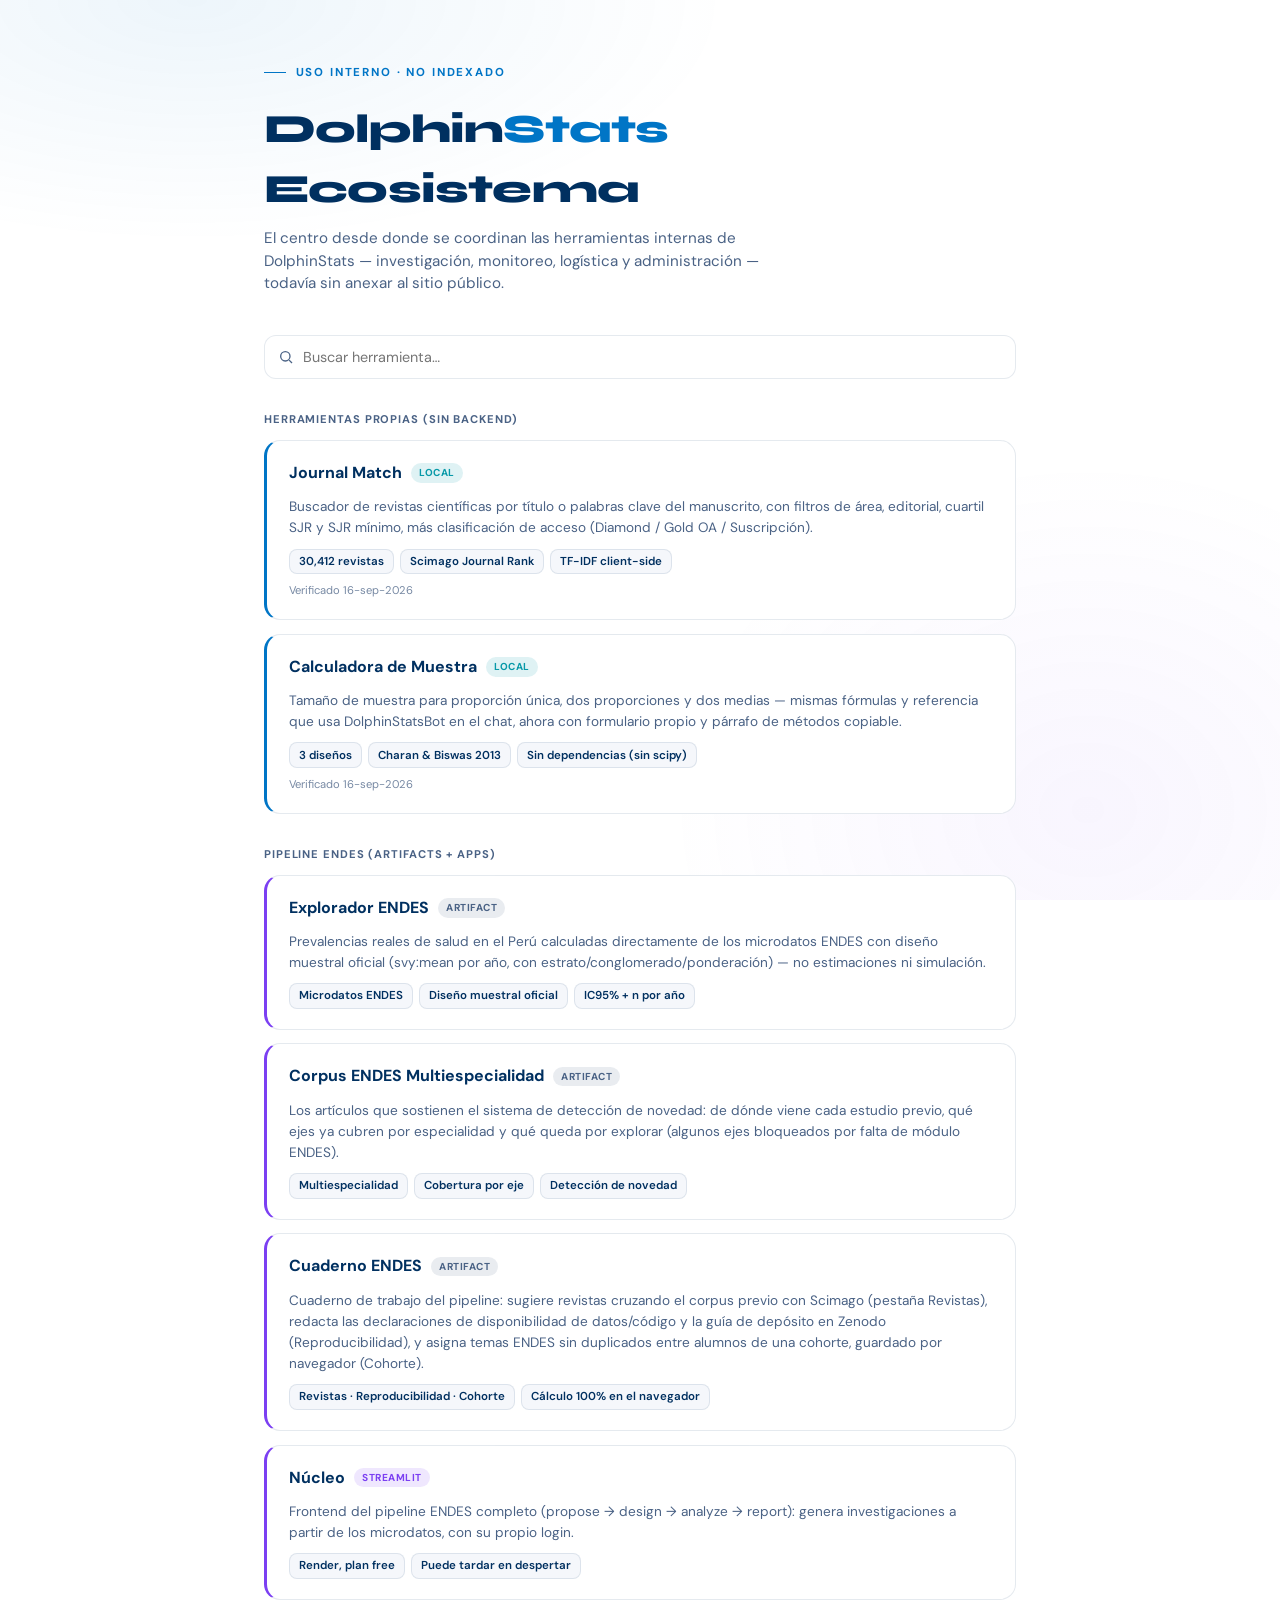
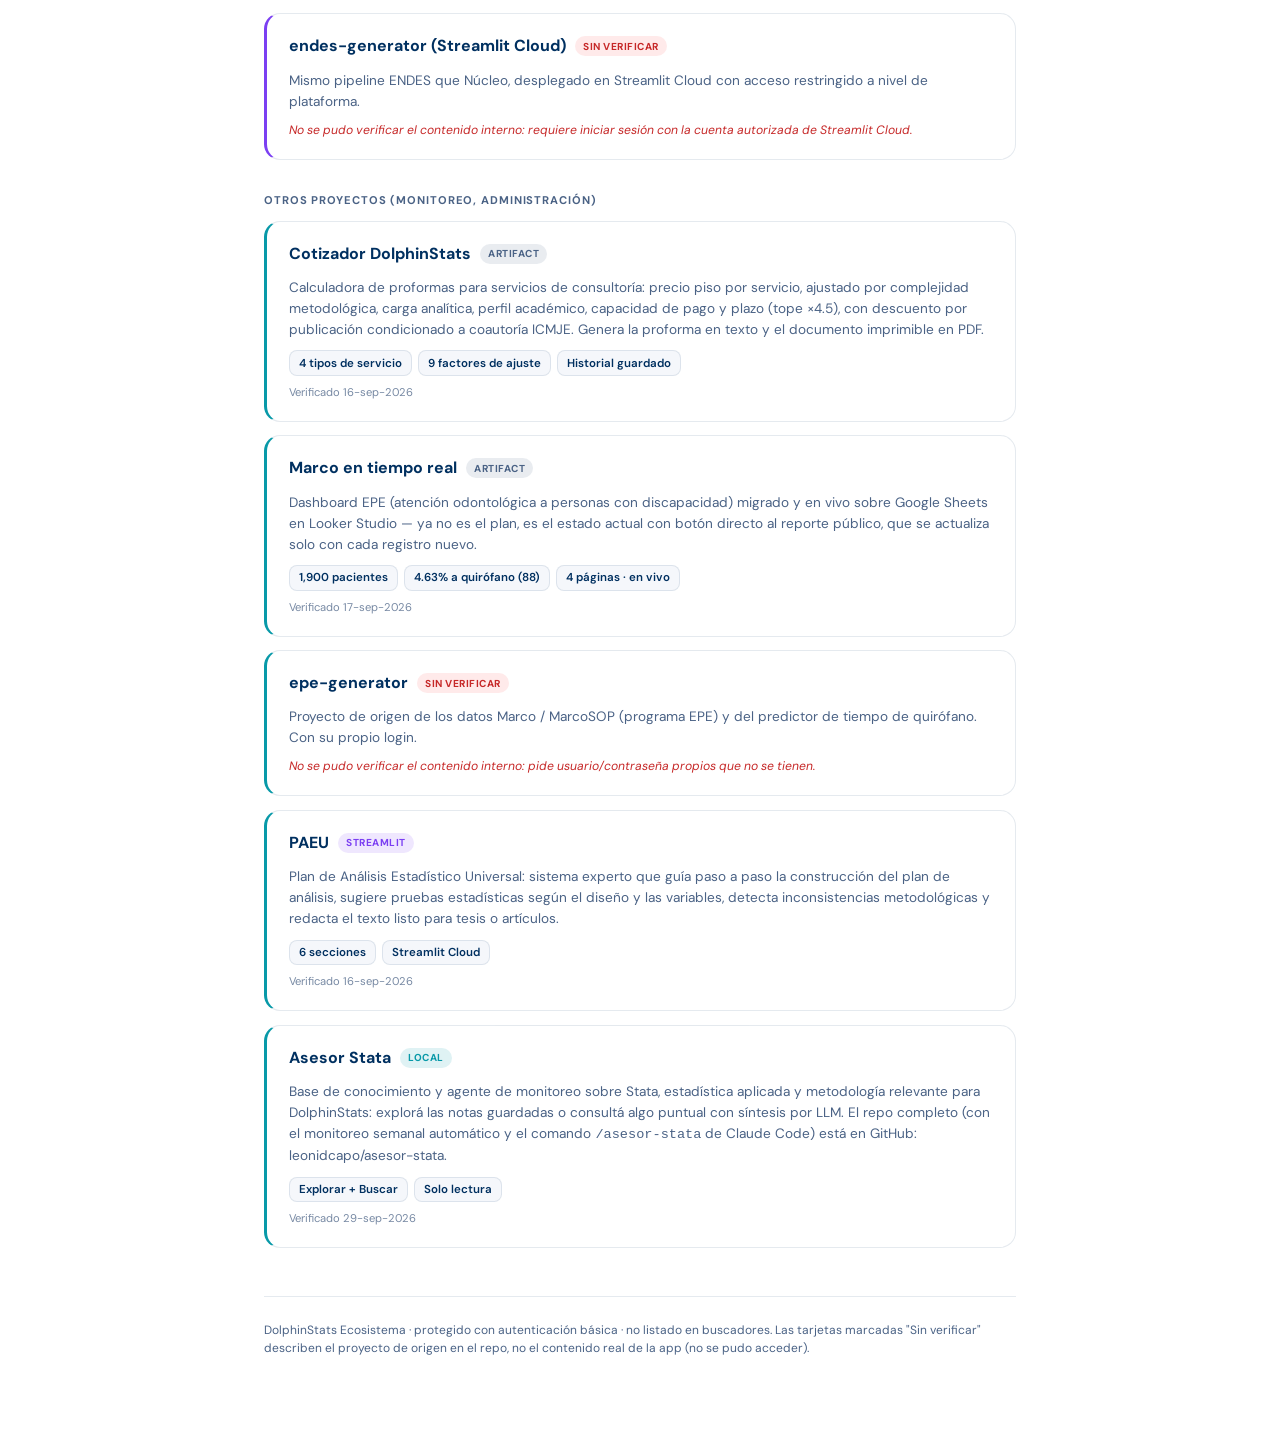
==== index.html @ 908088b0 "Portal: bloque Pipeline ENDES sin cifras ni fecha de verificacion; quita Candidatos ENDES Co-Authore" ====
<!DOCTYPE html>
<html lang="es">
<head>
<meta charset="UTF-8">
<meta name="viewport" content="width=device-width, initial-scale=1.0">
<title>DolphinStats Ecosistema — Herramientas internas</title>
<meta name="robots" content="noindex, nofollow">
<link href="https://fonts.googleapis.com/css2?family=Syne:wght@700;800&family=DM+Sans:wght@400;500;700&display=swap" rel="stylesheet">
<style>
  :root{
    --ocean:#ffffff; --aqua:#0075c6; --cyan:#0899a8; --white:#003060;
    --muted:#4a6285; --coral:#7b3ff2; --border:rgba(0,48,96,.10);
    --surface:#f5f7fb;
  }
  *{box-sizing:border-box}
  html,body{margin:0;padding:0}
  body{
    font-family:'DM Sans',sans-serif;color:var(--white);background:var(--ocean);
    line-height:1.5;min-height:100vh;
  }
  body::before{
    content:'';position:fixed;inset:0;pointer-events:none;z-index:0;
    background:
      radial-gradient(ellipse 70% 45% at 15% 0%, rgba(0,117,198,.07) 0%, transparent 60%),
      radial-gradient(ellipse 55% 65% at 85% 90%, rgba(123,63,242,.05) 0%, transparent 60%);
  }
  .wrap{position:relative;z-index:1;max-width:800px;margin:0 auto;padding:3.5rem 1.5rem 5rem}
  .kicker{
    display:inline-flex;align-items:center;gap:.6rem;color:var(--aqua);font-size:.72rem;
    font-weight:700;letter-spacing:.16em;text-transform:uppercase;margin-bottom:1.1rem;
  }
  .kicker::before{content:'';width:22px;height:1px;background:var(--aqua)}
  h1{
    font-family:'Syne',sans-serif;font-weight:800;font-size:clamp(1.9rem,4vw,2.5rem);
    letter-spacing:-.02em;margin:0 0 .5rem;color:var(--white);
  }
  h1 span{color:var(--aqua)}
  p.lead{color:var(--muted);margin:0 0 2.5rem;max-width:520px;font-size:.95rem}

  .section-label{
    font-size:.7rem;font-weight:700;text-transform:uppercase;letter-spacing:.08em;
    color:var(--muted);margin:2rem 0 .75rem;
  }
  .section-label:first-of-type{margin-top:0}

  .grid{display:flex;flex-direction:column;gap:.85rem}
  .card{
    display:block;padding:1.25rem 1.4rem;
    background:#fff;border:1px solid var(--border);border-left:3px solid var(--accent-cat,var(--border));
    border-radius:16px;
    text-decoration:none;color:inherit;
    transition:border-color .2s, box-shadow .2s, transform .2s;
  }
  .card:hover{
    border-color:var(--aqua);border-left-color:var(--accent-cat,var(--aqua));
    box-shadow:0 12px 28px rgba(0,48,96,.09);
    transform:translateY(-2px);
  }
  .grid-propias{--accent-cat:var(--aqua)}
  .grid-endes{--accent-cat:var(--coral)}
  .grid-otros{--accent-cat:var(--cyan)}

  .search-wrap{position:relative;margin-bottom:1.75rem}
  .search-wrap input{
    width:100%;padding:.75rem 1rem .75rem 2.4rem;border:1px solid var(--border);
    border-radius:12px;font-family:inherit;font-size:.9rem;color:var(--white);
    background:#fff;
  }
  .search-wrap input:focus{outline:none;border-color:var(--aqua)}
  .search-wrap svg{position:absolute;left:.85rem;top:50%;transform:translateY(-50%);color:var(--muted)}
  .card-top{display:flex;align-items:flex-start;justify-content:space-between;gap:1rem}
  .name{
    font-weight:700;font-size:1rem;color:var(--white);
    display:flex;align-items:center;gap:.55rem;flex-wrap:wrap;
  }
  .desc{color:var(--muted);font-size:.85rem;line-height:1.55;margin-top:.4rem}
  .tag{
    font-size:.63rem;font-weight:700;text-transform:uppercase;letter-spacing:.05em;
    padding:.15rem .5rem;border-radius:100px;flex:0 0 auto;
  }
  .tag.local{background:rgba(8,153,168,.13);color:var(--cyan)}
  .tag.artifact{background:rgba(74,98,133,.12);color:var(--muted)}
  .tag.external{background:rgba(123,63,242,.12);color:var(--coral)}
  .tag.gated{background:rgba(255,49,49,.10);color:#c62828}
  .arrow{flex:0 0 auto;color:var(--muted);font-size:1.1rem;opacity:0;transition:opacity .2s, transform .2s;margin-top:.15rem}
  .card:hover .arrow{opacity:1;transform:translateX(3px)}

  .stats{display:flex;flex-wrap:wrap;gap:.4rem;margin-top:.65rem}
  .stat{
    font-size:.72rem;font-weight:600;color:var(--white);background:var(--surface);
    border:1px solid var(--border);padding:.2rem .55rem;border-radius:8px;
    font-variant-numeric:tabular-nums;
  }
  .caveat{margin-top:.55rem;font-size:.76rem;color:#c62828;font-style:italic}
  .verified{margin-top:.5rem;font-size:.7rem;color:var(--muted);opacity:.75}

  footer{margin-top:3rem;padding-top:1.5rem;border-top:1px solid var(--border);color:var(--muted);font-size:.75rem}
</style>
</head>
<body>
<div class="wrap">
  <span class="kicker">Uso interno · no indexado</span>
  <h1>Dolphin<span>Stats</span> Ecosistema</h1>
  <p class="lead">El centro desde donde se coordinan las herramientas internas de DolphinStats — investigación, monitoreo, logística y administración — todavía sin anexar al sitio público.</p>

  <div class="search-wrap">
    <svg width="16" height="16" viewBox="0 0 24 24" fill="none" stroke="currentColor" stroke-width="2"><circle cx="11" cy="11" r="7"/><path d="m21 21-4.3-4.3"/></svg>
    <input type="text" id="buscador" placeholder="Buscar herramienta…" autocomplete="off">
  </div>

  <p class="section-label">Herramientas propias (sin backend)</p>
  <div class="grid grid-propias">
    <a class="card" href="journal-match.html">
      <div class="card-top">
        <div class="name">Journal Match <span class="tag local">Local</span></div>
        <div class="arrow">→</div>
      </div>
      <div class="desc">Buscador de revistas científicas por título o palabras clave del manuscrito, con filtros de área, editorial, cuartil SJR y SJR mínimo, más clasificación de acceso (Diamond / Gold OA / Suscripción).</div>
      <div class="stats">
        <span class="stat">30,412 revistas</span>
        <span class="stat">Scimago Journal Rank</span>
        <span class="stat">TF-IDF client-side</span>
      </div>
      <div class="verified">Verificado 16-sep-2026</div>
    </a>

    <a class="card" href="calculadora-muestra.html">
      <div class="card-top">
        <div class="name">Calculadora de Muestra <span class="tag local">Local</span></div>
        <div class="arrow">→</div>
      </div>
      <div class="desc">Tamaño de muestra para proporción única, dos proporciones y dos medias — mismas fórmulas y referencia que usa DolphinStatsBot en el chat, ahora con formulario propio y párrafo de métodos copiable.</div>
      <div class="stats">
        <span class="stat">3 diseños</span>
        <span class="stat">Charan &amp; Biswas 2013</span>
        <span class="stat">Sin dependencias (sin scipy)</span>
      </div>
      <div class="verified">Verificado 16-sep-2026</div>
    </a>
  </div>

  <p class="section-label">Pipeline ENDES (artifacts + apps)</p>
  <div class="grid grid-endes">
    <a class="card" href="https://claude.ai/artifact/JeSswuB9ekxirCpqWA3dio" target="_blank" rel="noopener">
      <div class="card-top">
        <div class="name">Explorador ENDES <span class="tag artifact">Artifact</span></div>
        <div class="arrow">↗</div>
      </div>
      <div class="desc">Prevalencias reales de salud en el Perú calculadas directamente de los microdatos ENDES con diseño muestral oficial (svy:mean por año, con estrato/conglomerado/ponderación) — no estimaciones ni simulación.</div>
      <div class="stats">
        <span class="stat">Microdatos ENDES</span>
        <span class="stat">Diseño muestral oficial</span>
        <span class="stat">IC95% + n por año</span>
      </div>
    </a>

    <a class="card" href="https://claude.ai/artifact/CpoemQjVE5cKwaKyZs21qy" target="_blank" rel="noopener">
      <div class="card-top">
        <div class="name">Corpus ENDES Multiespecialidad <span class="tag artifact">Artifact</span></div>
        <div class="arrow">↗</div>
      </div>
      <div class="desc">Los artículos que sostienen el sistema de detección de novedad: de dónde viene cada estudio previo, qué ejes ya cubren por especialidad y qué queda por explorar (algunos ejes bloqueados por falta de módulo ENDES).</div>
      <div class="stats">
        <span class="stat">Multiespecialidad</span>
        <span class="stat">Cobertura por eje</span>
        <span class="stat">Detección de novedad</span>
      </div>
    </a>

    <a class="card" href="https://claude.ai/artifact/B2BjurANJtJkw3NbL1Ydot" target="_blank" rel="noopener">
      <div class="card-top">
        <div class="name">Cuaderno ENDES <span class="tag artifact">Artifact</span></div>
        <div class="arrow">↗</div>
      </div>
      <div class="desc">Cuaderno de trabajo del pipeline: sugiere revistas cruzando el corpus previo con Scimago (pestaña Revistas), redacta las declaraciones de disponibilidad de datos/código y la guía de depósito en Zenodo (Reproducibilidad), y asigna temas ENDES sin duplicados entre alumnos de una cohorte, guardado por navegador (Cohorte).</div>
      <div class="stats">
        <span class="stat">Revistas · Reproducibilidad · Cohorte</span>
        <span class="stat">Cálculo 100% en el navegador</span>
      </div>
    </a>

    <a class="card" href="https://nucleo-j51e.onrender.com/" target="_blank" rel="noopener">
      <div class="card-top">
        <div class="name">Núcleo <span class="tag external">Streamlit</span></div>
        <div class="arrow">↗</div>
      </div>
      <div class="desc">Frontend del pipeline ENDES completo (propose → design → analyze → report): genera investigaciones a partir de los microdatos, con su propio login.</div>
      <div class="stats">
        <span class="stat">Render, plan free</span>
        <span class="stat">Puede tardar en despertar</span>
      </div>
    </a>

    <a class="card" href="https://endes-generator.streamlit.app/" target="_blank" rel="noopener">
      <div class="card-top">
        <div class="name">endes-generator (Streamlit Cloud) <span class="tag gated">Sin verificar</span></div>
        <div class="arrow">↗</div>
      </div>
      <div class="desc">Mismo pipeline ENDES que Núcleo, desplegado en Streamlit Cloud con acceso restringido a nivel de plataforma.</div>
      <div class="caveat">No se pudo verificar el contenido interno: requiere iniciar sesión con la cuenta autorizada de Streamlit Cloud.</div>
    </a>
  </div>

  <p class="section-label">Otros proyectos (monitoreo, administración)</p>
  <div class="grid grid-otros">
    <a class="card" href="https://claude.ai/artifact/KQBBH3EoDnu662siXaXbgv" target="_blank" rel="noopener">
      <div class="card-top">
        <div class="name">Cotizador DolphinStats <span class="tag artifact">Artifact</span></div>
        <div class="arrow">↗</div>
      </div>
      <div class="desc">Calculadora de proformas para servicios de consultoría: precio piso por servicio, ajustado por complejidad metodológica, carga analítica, perfil académico, capacidad de pago y plazo (tope ×4.5), con descuento por publicación condicionado a coautoría ICMJE. Genera la proforma en texto y el documento imprimible en PDF.</div>
      <div class="stats">
        <span class="stat">4 tipos de servicio</span>
        <span class="stat">9 factores de ajuste</span>
        <span class="stat">Historial guardado</span>
      </div>
      <div class="verified">Verificado 16-sep-2026</div>
    </a>

    <a class="card" href="https://claude.ai/artifact/HCLYLs7D8XtZ48V2HvmTqT" target="_blank" rel="noopener">
      <div class="card-top">
        <div class="name">Marco en tiempo real <span class="tag artifact">Artifact</span></div>
        <div class="arrow">↗</div>
      </div>
      <div class="desc">Dashboard EPE (atención odontológica a personas con discapacidad) migrado y en vivo sobre Google Sheets en Looker Studio — ya no es el plan, es el estado actual con botón directo al reporte público, que se actualiza solo con cada registro nuevo.</div>
      <div class="stats">
        <span class="stat">1,900 pacientes</span>
        <span class="stat">4.63% a quirófano (88)</span>
        <span class="stat">4 páginas · en vivo</span>
      </div>
      <div class="verified">Verificado 17-sep-2026</div>
    </a>

    <a class="card" href="https://epe-generator.streamlit.app/" target="_blank" rel="noopener">
      <div class="card-top">
        <div class="name">epe-generator <span class="tag gated">Sin verificar</span></div>
        <div class="arrow">↗</div>
      </div>
      <div class="desc">Proyecto de origen de los datos Marco / MarcoSOP (programa EPE) y del predictor de tiempo de quirófano. Con su propio login.</div>
      <div class="caveat">No se pudo verificar el contenido interno: pide usuario/contraseña propios que no se tienen.</div>
    </a>

    <a class="card" href="https://paeu-estadistico.streamlit.app/" target="_blank" rel="noopener">
      <div class="card-top">
        <div class="name">PAEU <span class="tag external">Streamlit</span></div>
        <div class="arrow">↗</div>
      </div>
      <div class="desc">Plan de Análisis Estadístico Universal: sistema experto que guía paso a paso la construcción del plan de análisis, sugiere pruebas estadísticas según el diseño y las variables, detecta inconsistencias metodológicas y redacta el texto listo para tesis o artículos.</div>
      <div class="stats">
        <span class="stat">6 secciones</span>
        <span class="stat">Streamlit Cloud</span>
      </div>
      <div class="verified">Verificado 16-sep-2026</div>
    </a>

    <a class="card" href="asesor-stata.html">
      <div class="card-top">
        <div class="name">Asesor Stata <span class="tag local">Local</span></div>
        <div class="arrow">→</div>
      </div>
      <div class="desc">Base de conocimiento y agente de monitoreo sobre Stata, estadística aplicada y metodología relevante para DolphinStats: explorá las notas guardadas o consultá algo puntual con síntesis por LLM. El repo completo (con el monitoreo semanal automático y el comando <code>/asesor-stata</code> de Claude Code) está en GitHub: leonidcapo/asesor-stata.</div>
      <div class="stats">
        <span class="stat">Explorar + Buscar</span>
        <span class="stat">Solo lectura</span>
      </div>
      <div class="verified">Verificado 29-sep-2026</div>
    </a>
  </div>

  <footer>DolphinStats Ecosistema · protegido con autenticación básica · no listado en buscadores. Las tarjetas marcadas "Sin verificar" describen el proyecto de origen en el repo, no el contenido real de la app (no se pudo acceder).</footer>
</div>
<script>
  document.getElementById('buscador').addEventListener('input', function (e) {
    var q = e.target.value.trim().toLowerCase();
    document.querySelectorAll('.card').forEach(function (card) {
      var texto = card.textContent.toLowerCase();
      card.style.display = !q || texto.indexOf(q) !== -1 ? '' : 'none';
    });
    document.querySelectorAll('.section-label').forEach(function (label) {
      var grid = label.nextElementSibling;
      var visibles = Array.from(grid.children).some(function (c) { return c.style.display !== 'none'; });
      label.style.display = visibles ? '' : 'none';
      grid.style.display = visibles ? '' : 'none';
    });
  });
</script>
</body>
</html>
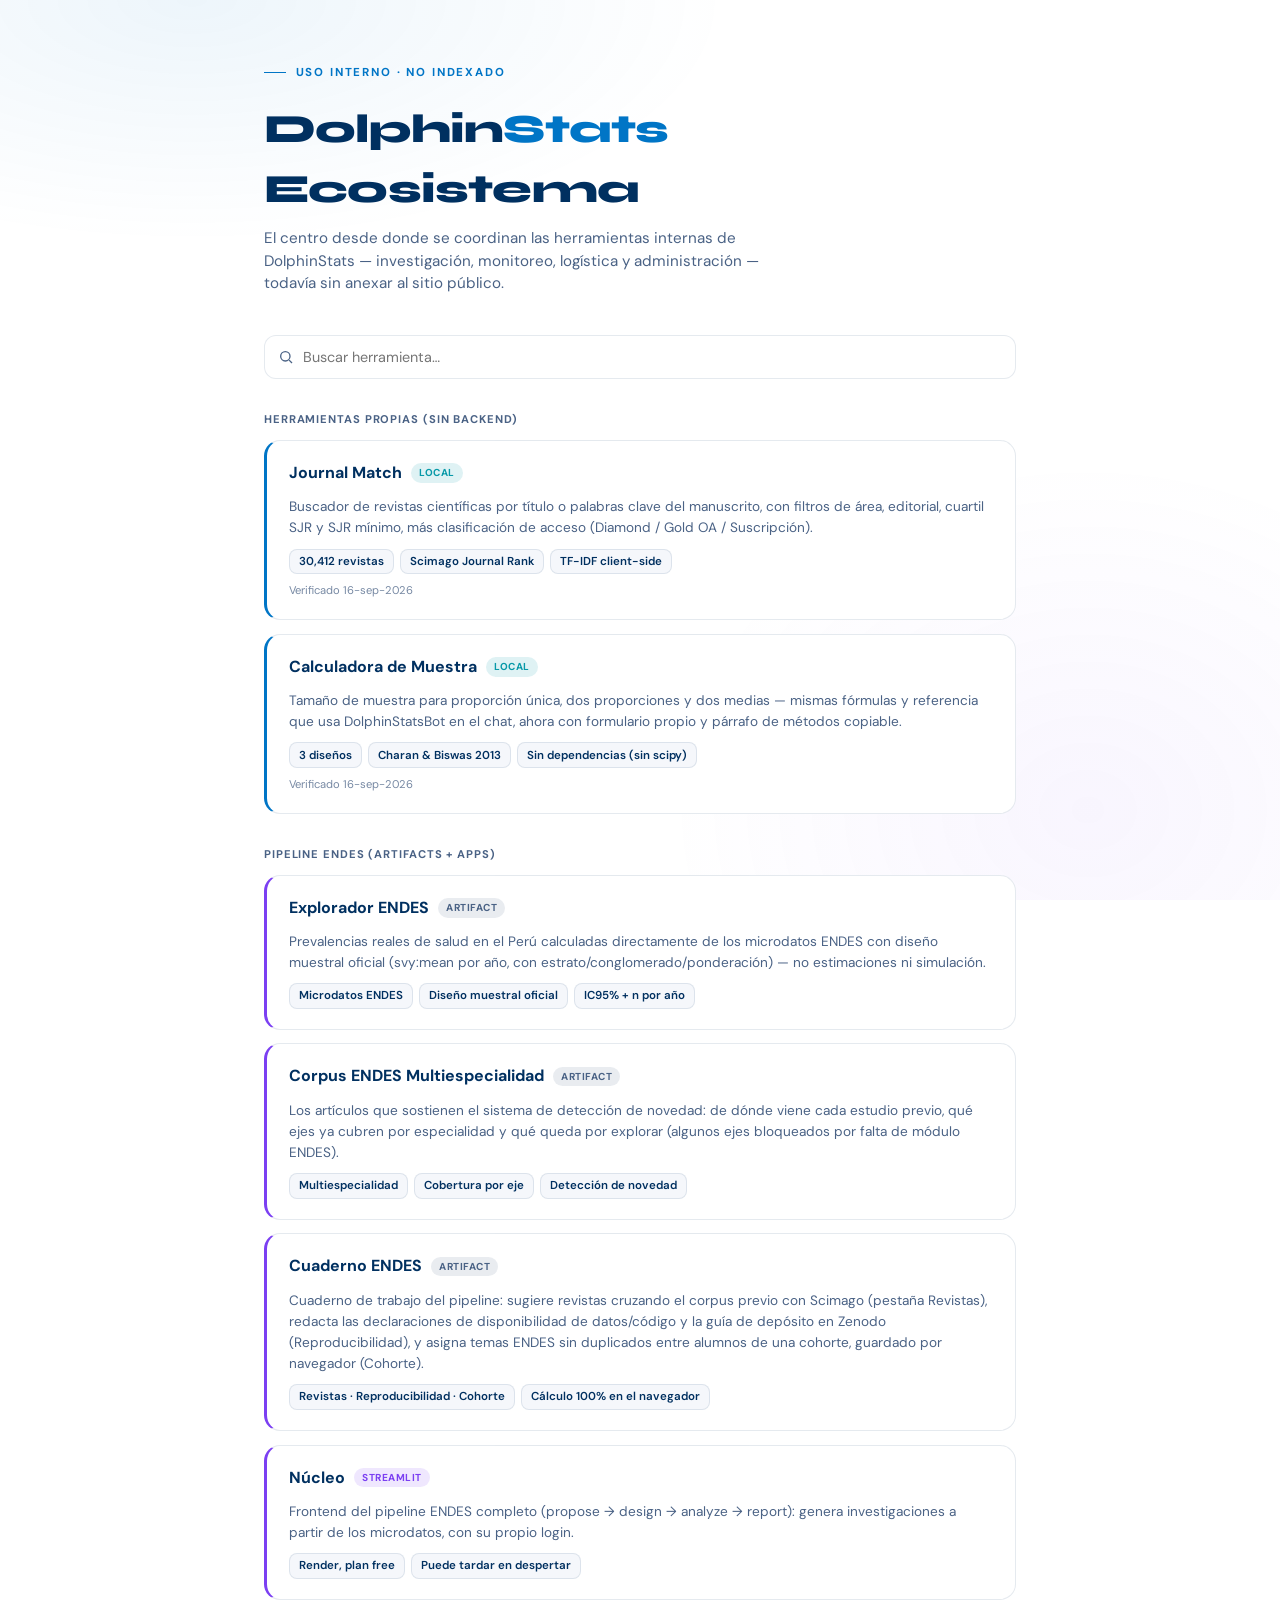
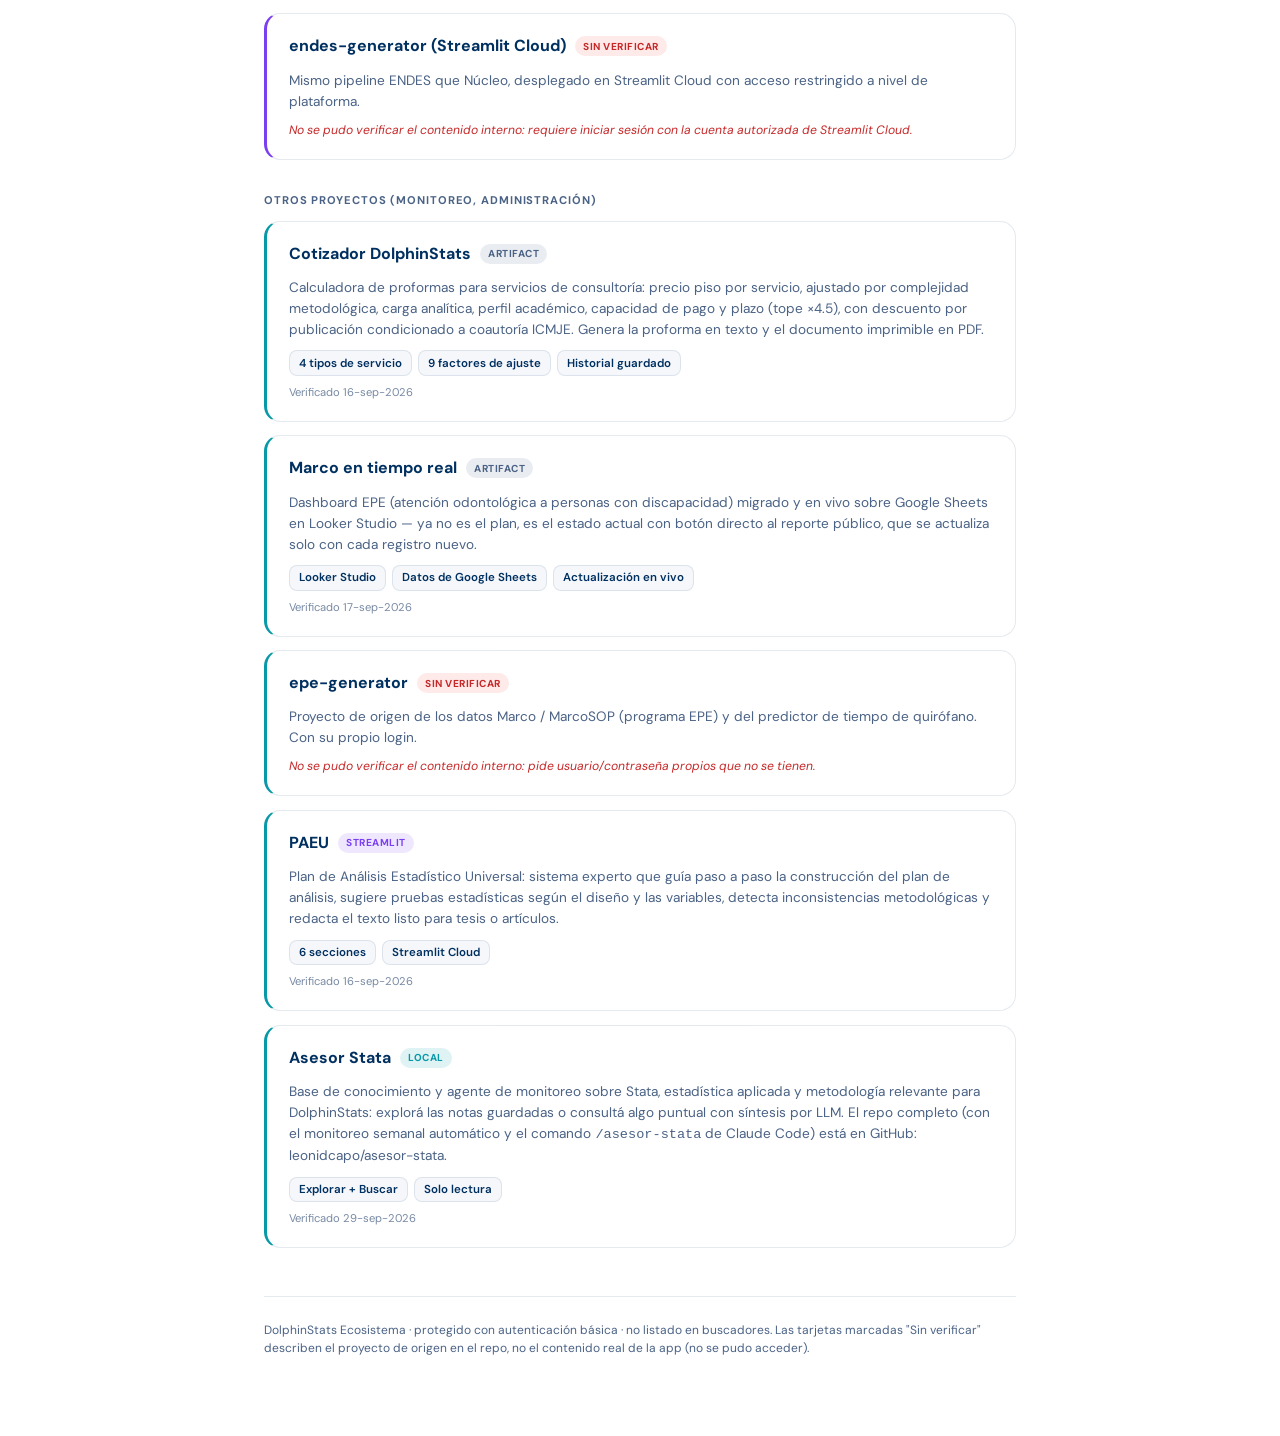
==== commit 8f4816c2: "Portal: Marco en tiempo real sin cifras Co-Authored-By: Claude Sonnet 5.5 <noreply@anthropic.com>" ====
--- a/index.html
+++ b/index.html
@@ -224,9 +224,9 @@
       </div>
       <div class="desc">Dashboard EPE (atención odontológica a personas con discapacidad) migrado y en vivo sobre Google Sheets en Looker Studio — ya no es el plan, es el estado actual con botón directo al reporte público, que se actualiza solo con cada registro nuevo.</div>
       <div class="stats">
-        <span class="stat">1,900 pacientes</span>
-        <span class="stat">4.63% a quirófano (88)</span>
-        <span class="stat">4 páginas · en vivo</span>
+        <span class="stat">Looker Studio</span>
+        <span class="stat">Datos de Google Sheets</span>
+        <span class="stat">Actualización en vivo</span>
       </div>
       <div class="verified">Verificado 17-sep-2026</div>
     </a>
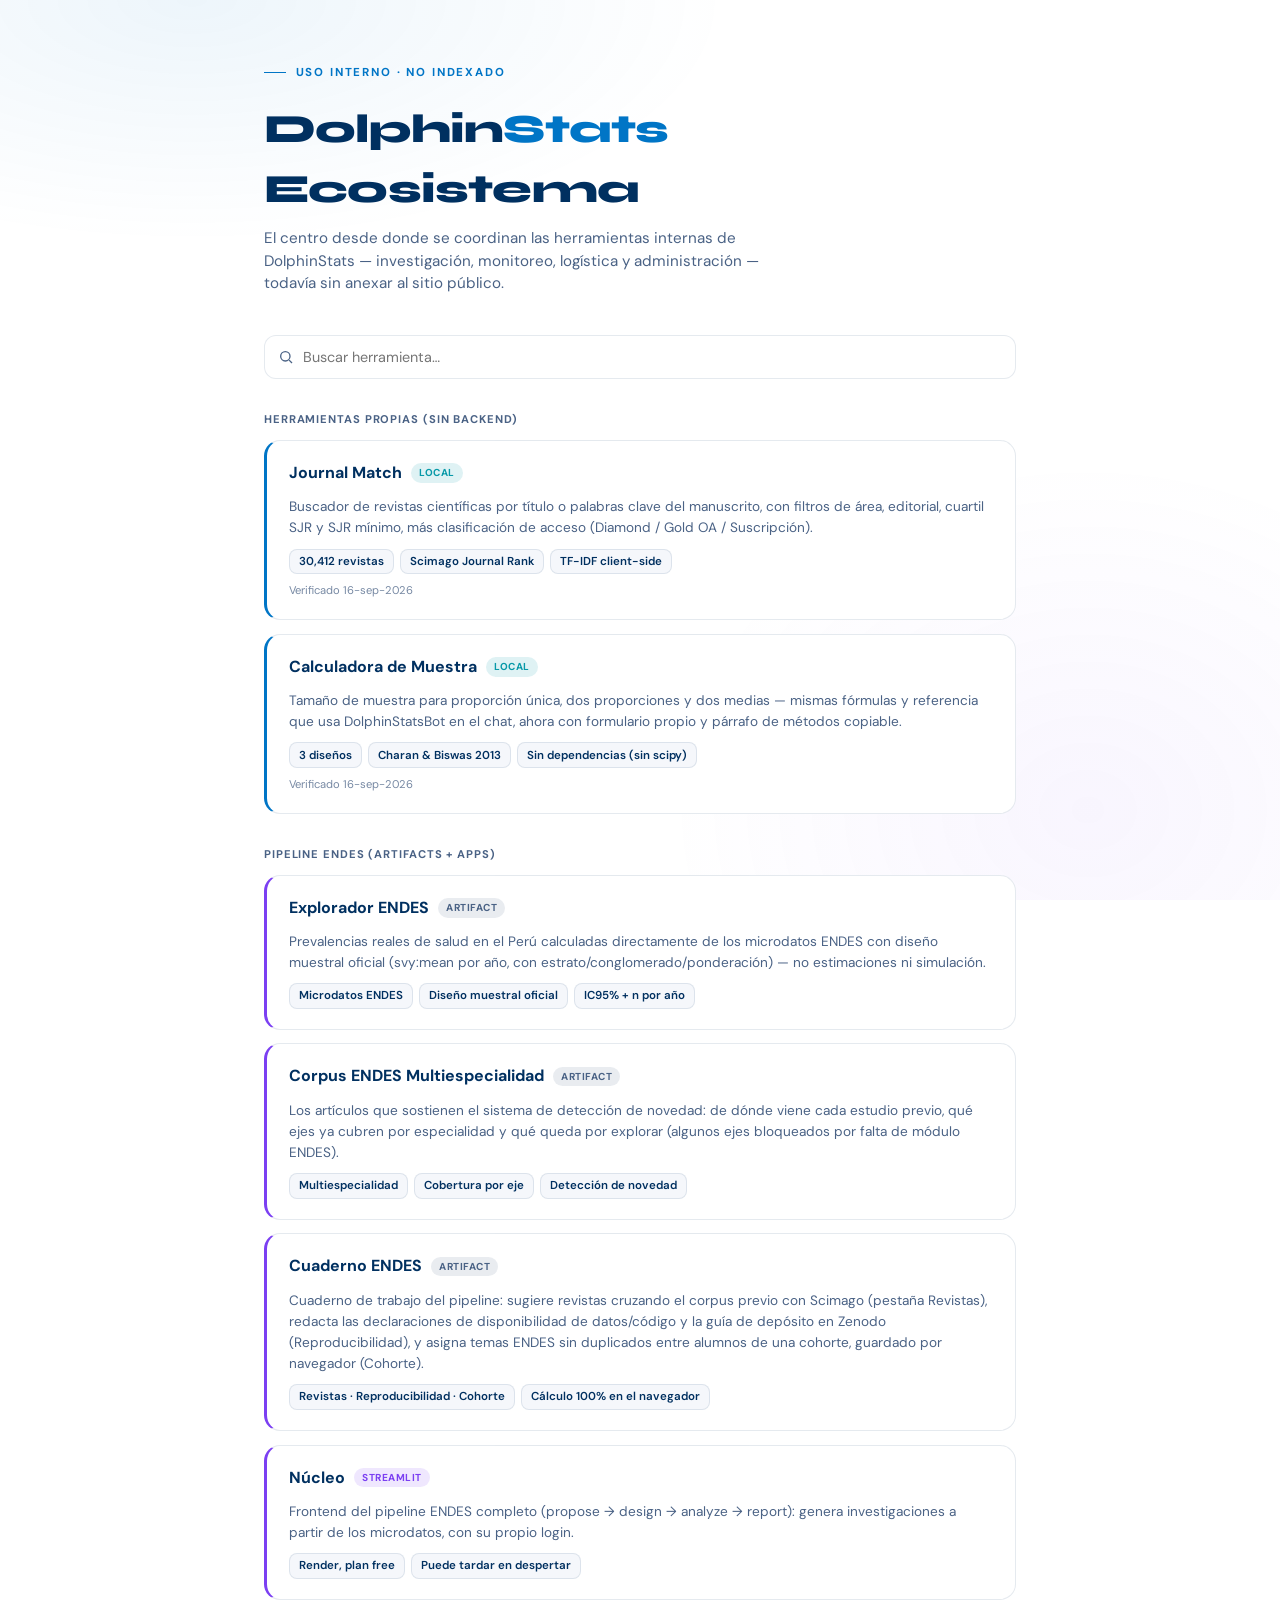
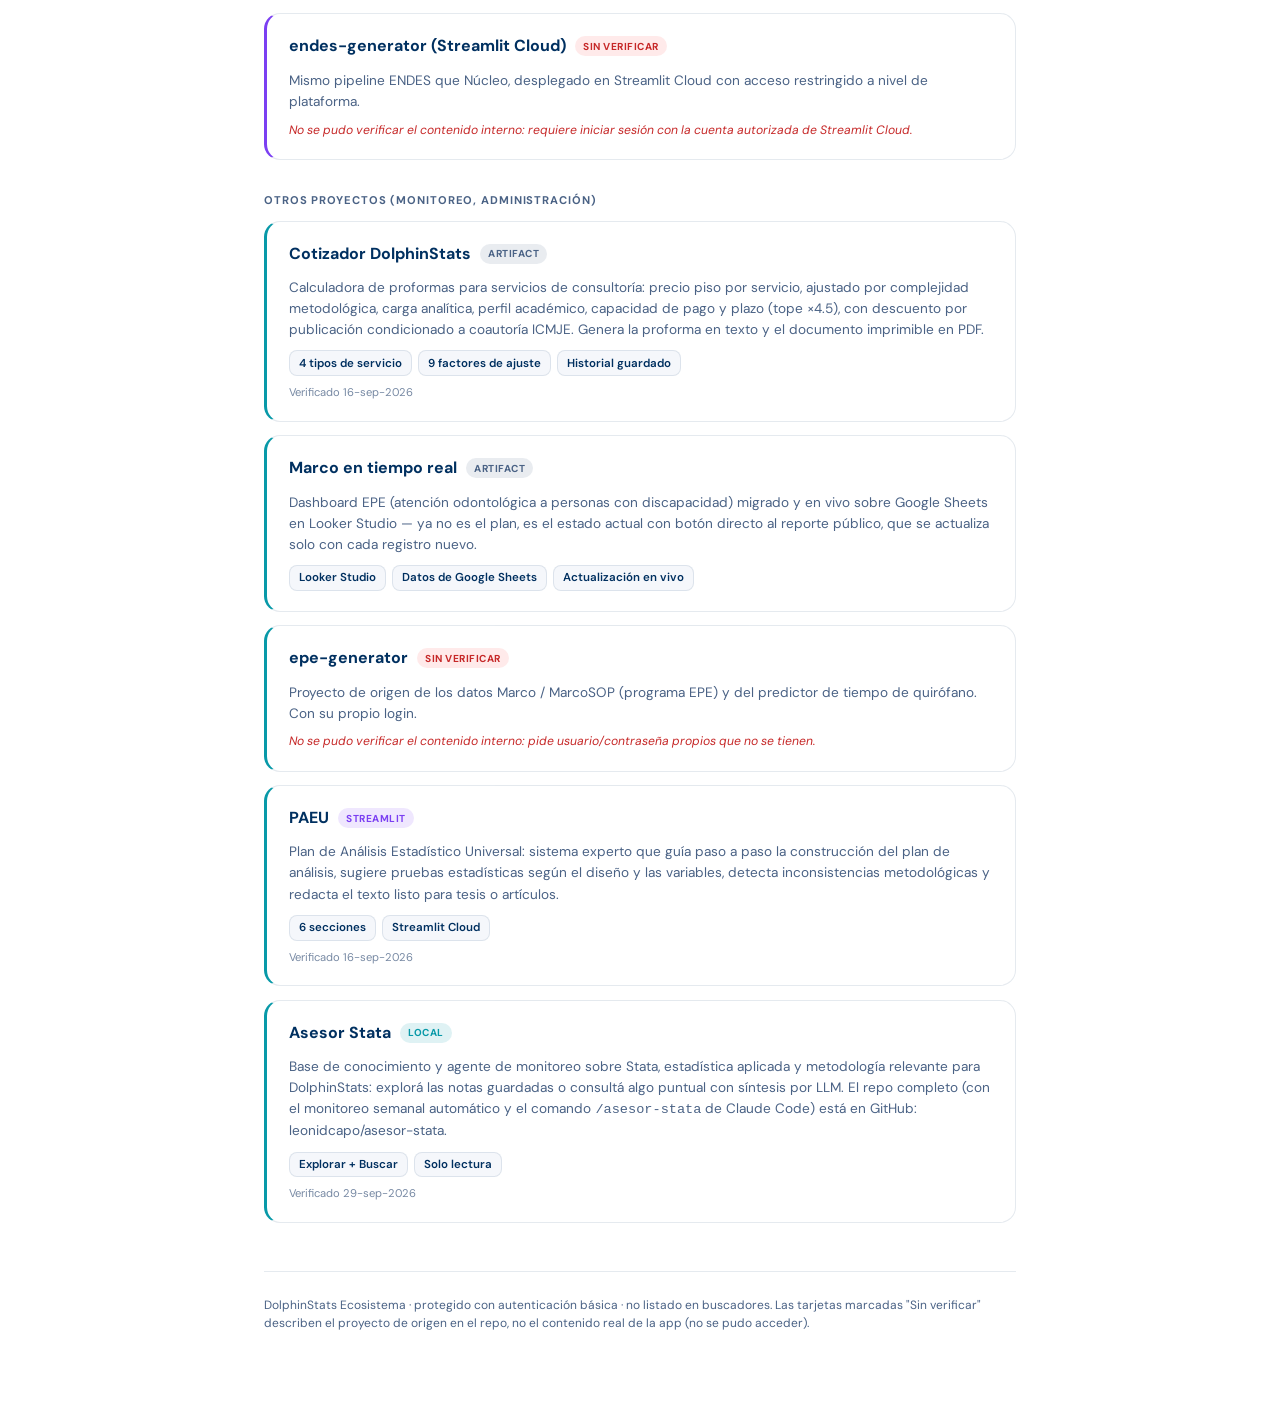
==== commit ba1e8983: "Portal: Marco en tiempo real sin fecha de verificacion Co-Authored-By: Claude Sonnet 5.5 <noreply@an" ====
--- a/index.html
+++ b/index.html
@@ -228,7 +228,6 @@
         <span class="stat">Datos de Google Sheets</span>
         <span class="stat">Actualización en vivo</span>
       </div>
-      <div class="verified">Verificado 17-sep-2026</div>
     </a>
 
     <a class="card" href="https://epe-generator.streamlit.app/" target="_blank" rel="noopener">
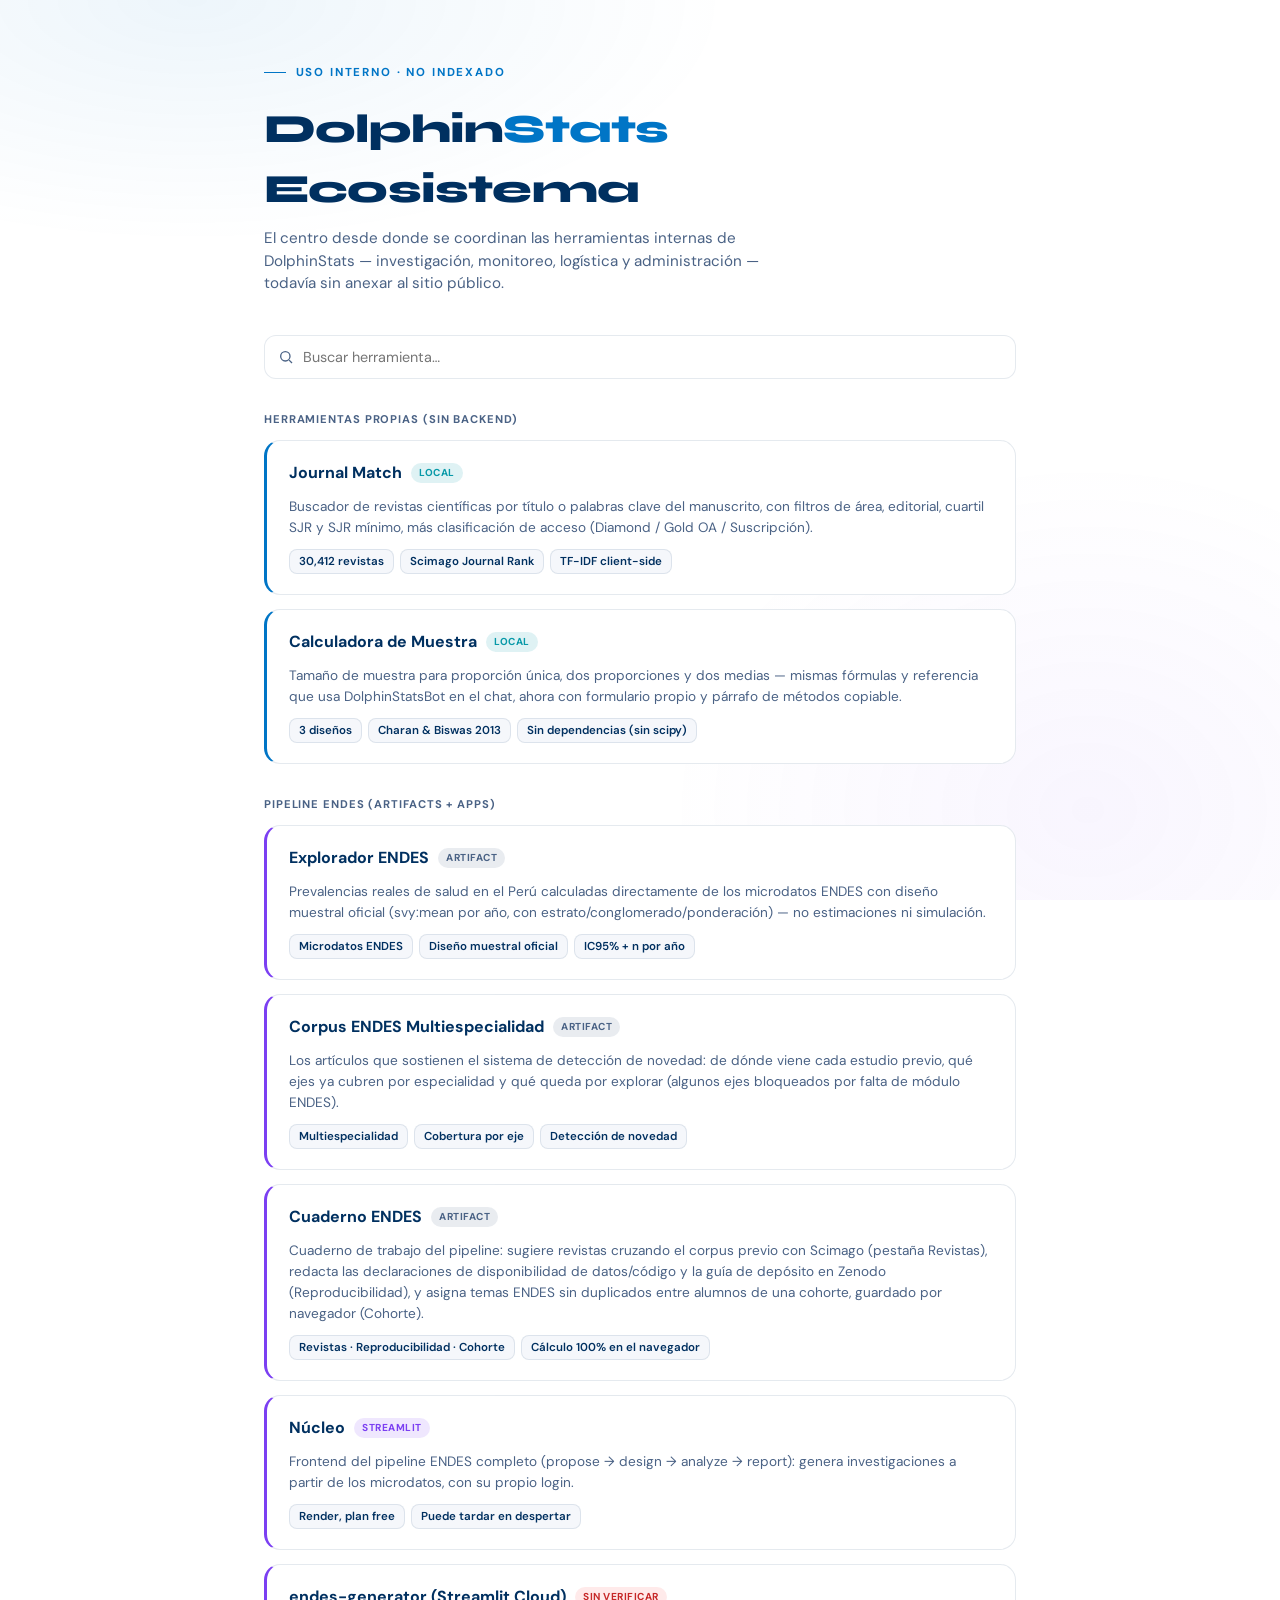
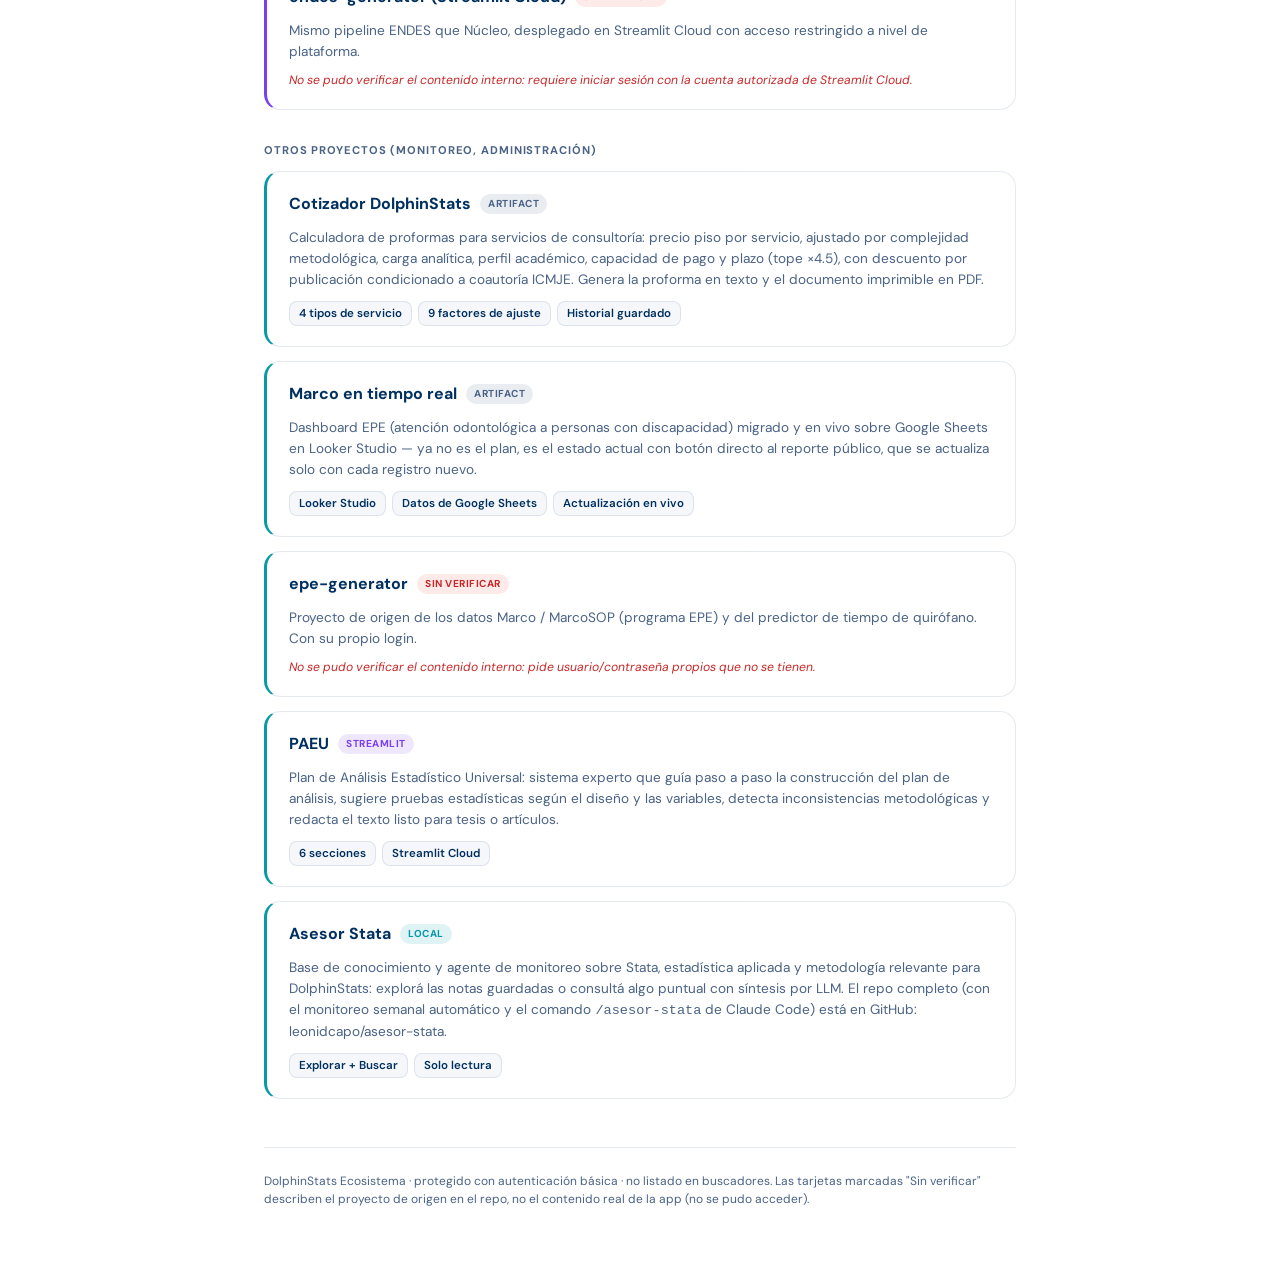
==== commit f176b915: "Portal: quita fechas de verificacion de todas las tarjetas Co-Authored-By: Claude Sonnet 5.5 <norepl" ====
--- a/index.html
+++ b/index.html
@@ -121,7 +121,6 @@
         <span class="stat">Scimago Journal Rank</span>
         <span class="stat">TF-IDF client-side</span>
       </div>
-      <div class="verified">Verificado 16-sep-2026</div>
     </a>
 
     <a class="card" href="calculadora-muestra.html">
@@ -135,7 +134,6 @@
         <span class="stat">Charan &amp; Biswas 2013</span>
         <span class="stat">Sin dependencias (sin scipy)</span>
       </div>
-      <div class="verified">Verificado 16-sep-2026</div>
     </a>
   </div>
 
@@ -214,7 +212,6 @@
         <span class="stat">9 factores de ajuste</span>
         <span class="stat">Historial guardado</span>
       </div>
-      <div class="verified">Verificado 16-sep-2026</div>
     </a>
 
     <a class="card" href="https://claude.ai/artifact/HCLYLs7D8XtZ48V2HvmTqT" target="_blank" rel="noopener">
@@ -249,7 +246,6 @@
         <span class="stat">6 secciones</span>
         <span class="stat">Streamlit Cloud</span>
       </div>
-      <div class="verified">Verificado 16-sep-2026</div>
     </a>
 
     <a class="card" href="asesor-stata.html">
@@ -262,7 +258,6 @@
         <span class="stat">Explorar + Buscar</span>
         <span class="stat">Solo lectura</span>
       </div>
-      <div class="verified">Verificado 29-sep-2026</div>
     </a>
   </div>
 
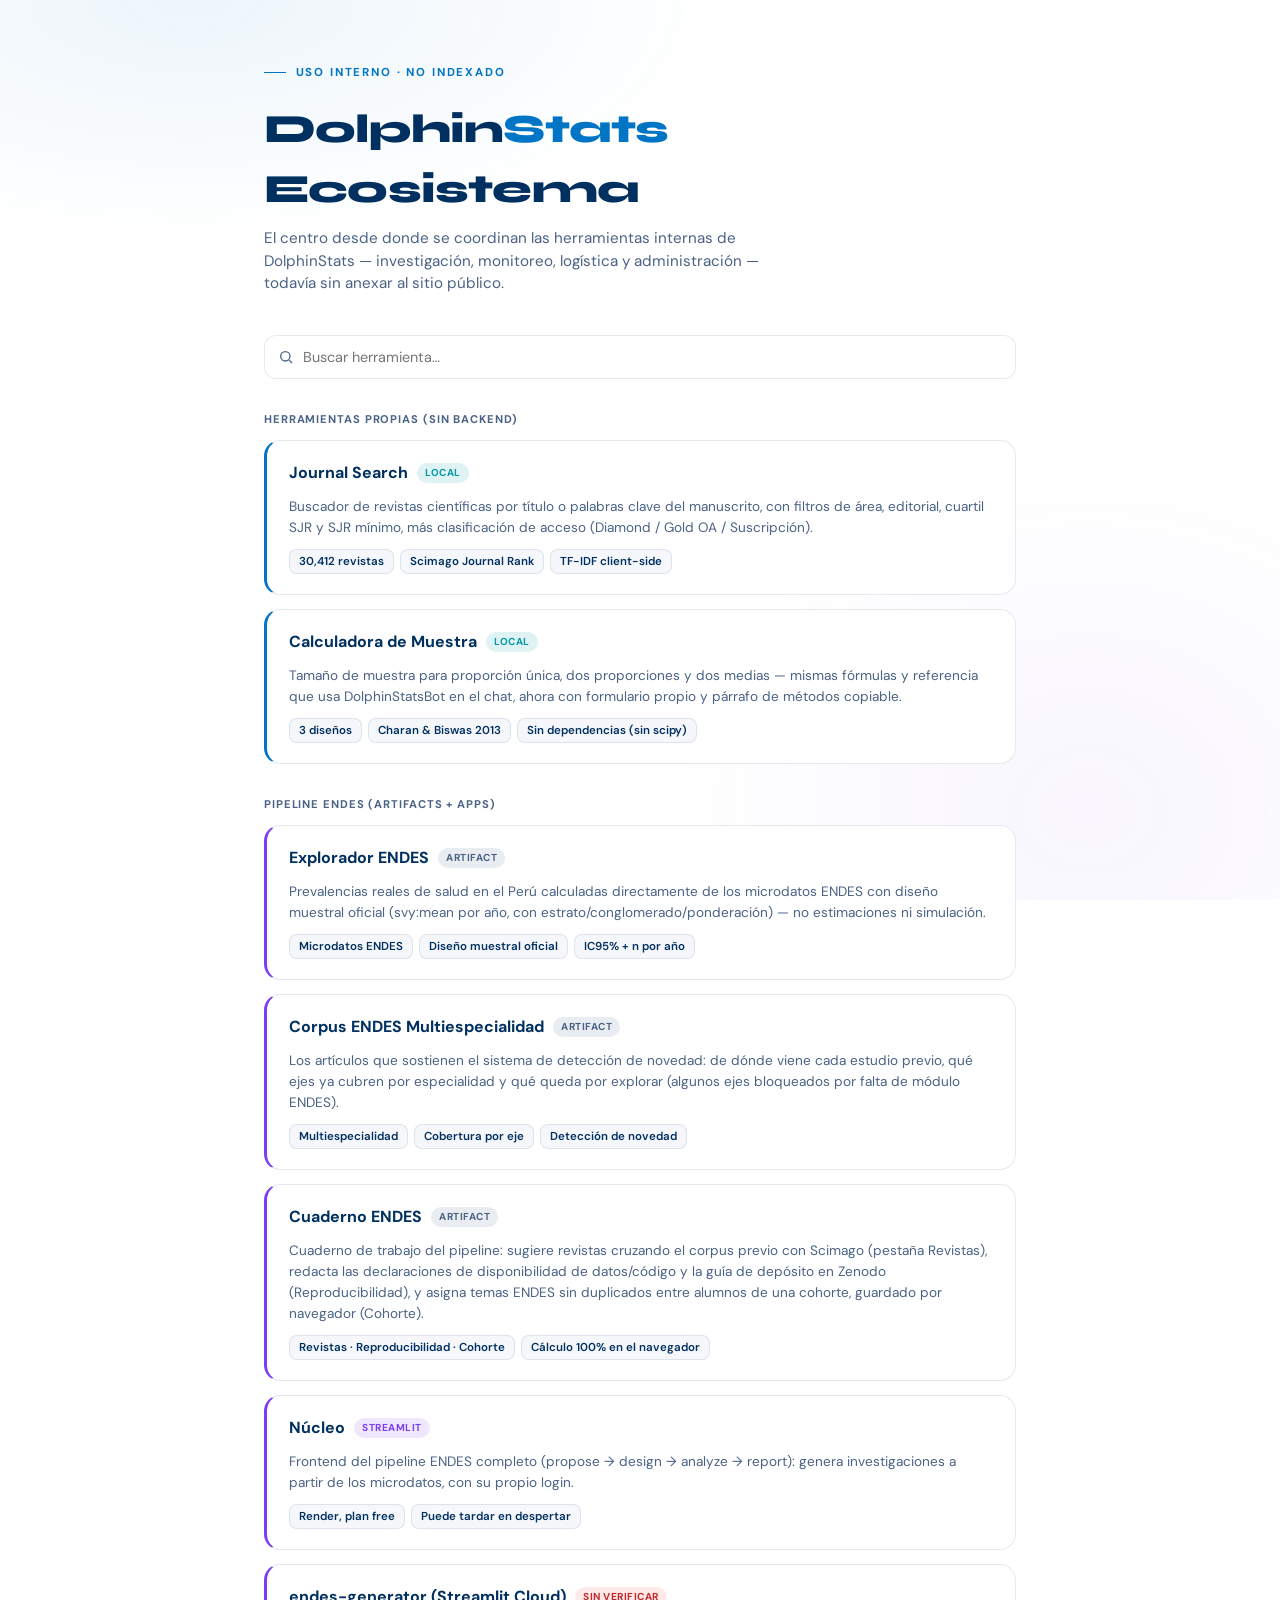
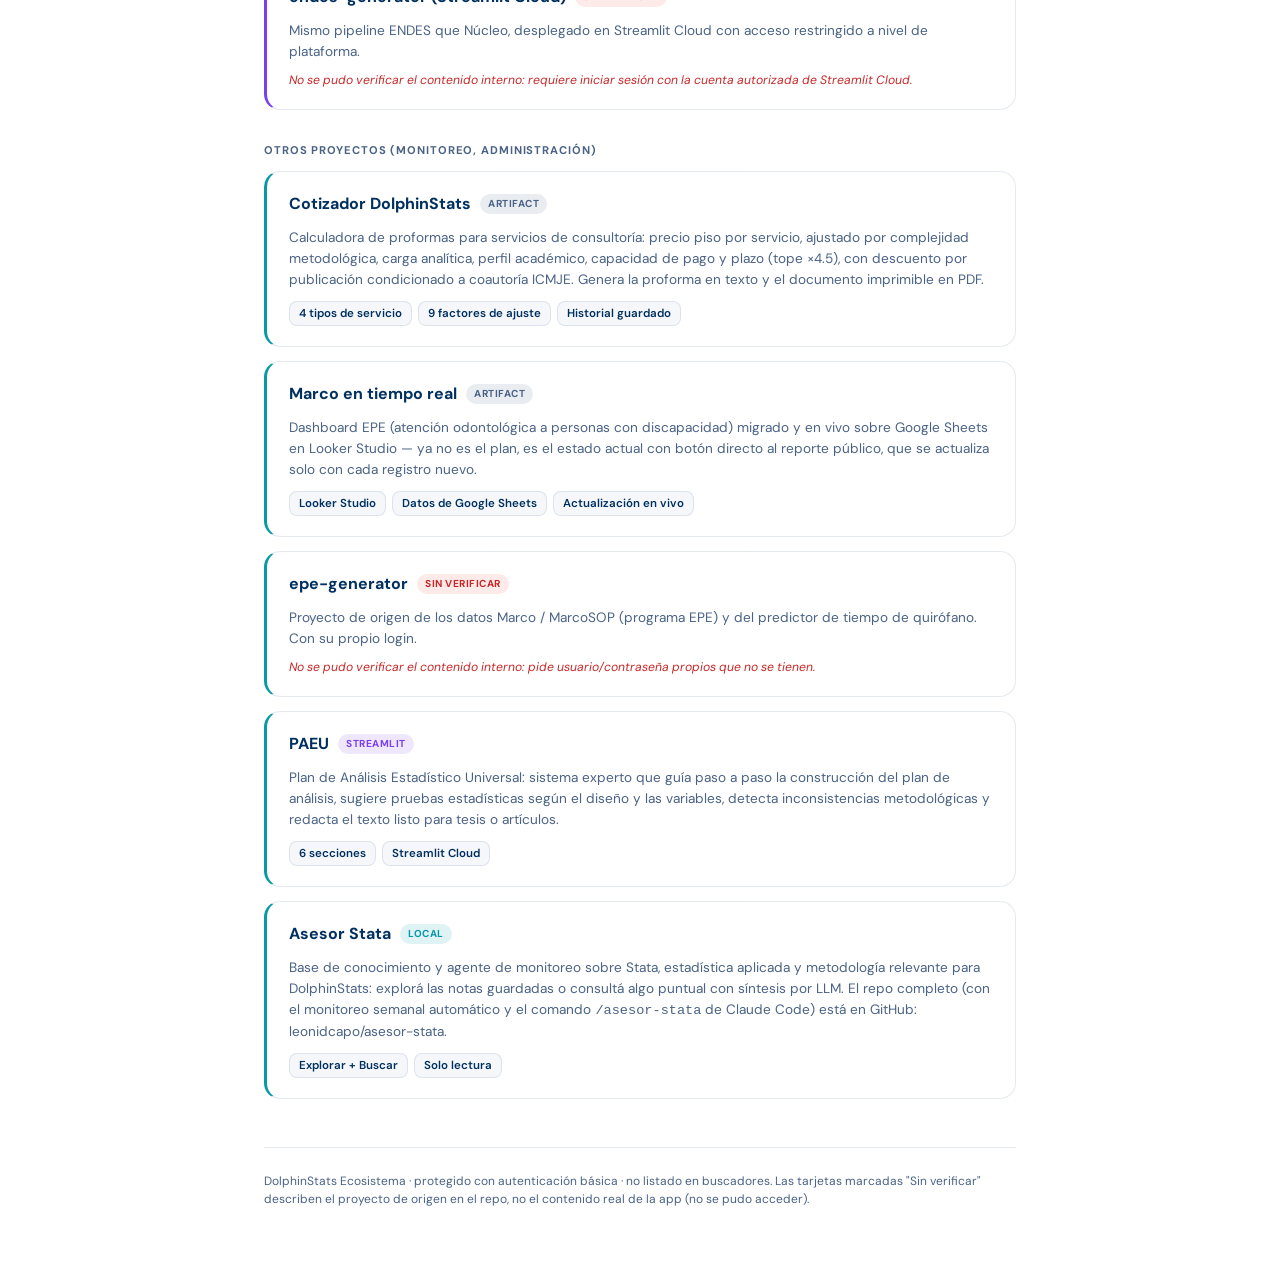
==== commit cac53194: "Portal: renombra Journal Match a Journal Search Co-Authored-By: Claude Sonnet 5.5 <noreply@anthropic" ====
--- a/index.html
+++ b/index.html
@@ -112,7 +112,7 @@
   <div class="grid grid-propias">
     <a class="card" href="journal-match.html">
       <div class="card-top">
-        <div class="name">Journal Match <span class="tag local">Local</span></div>
+        <div class="name">Journal Search <span class="tag local">Local</span></div>
         <div class="arrow">→</div>
       </div>
       <div class="desc">Buscador de revistas científicas por título o palabras clave del manuscrito, con filtros de área, editorial, cuartil SJR y SJR mínimo, más clasificación de acceso (Diamond / Gold OA / Suscripción).</div>
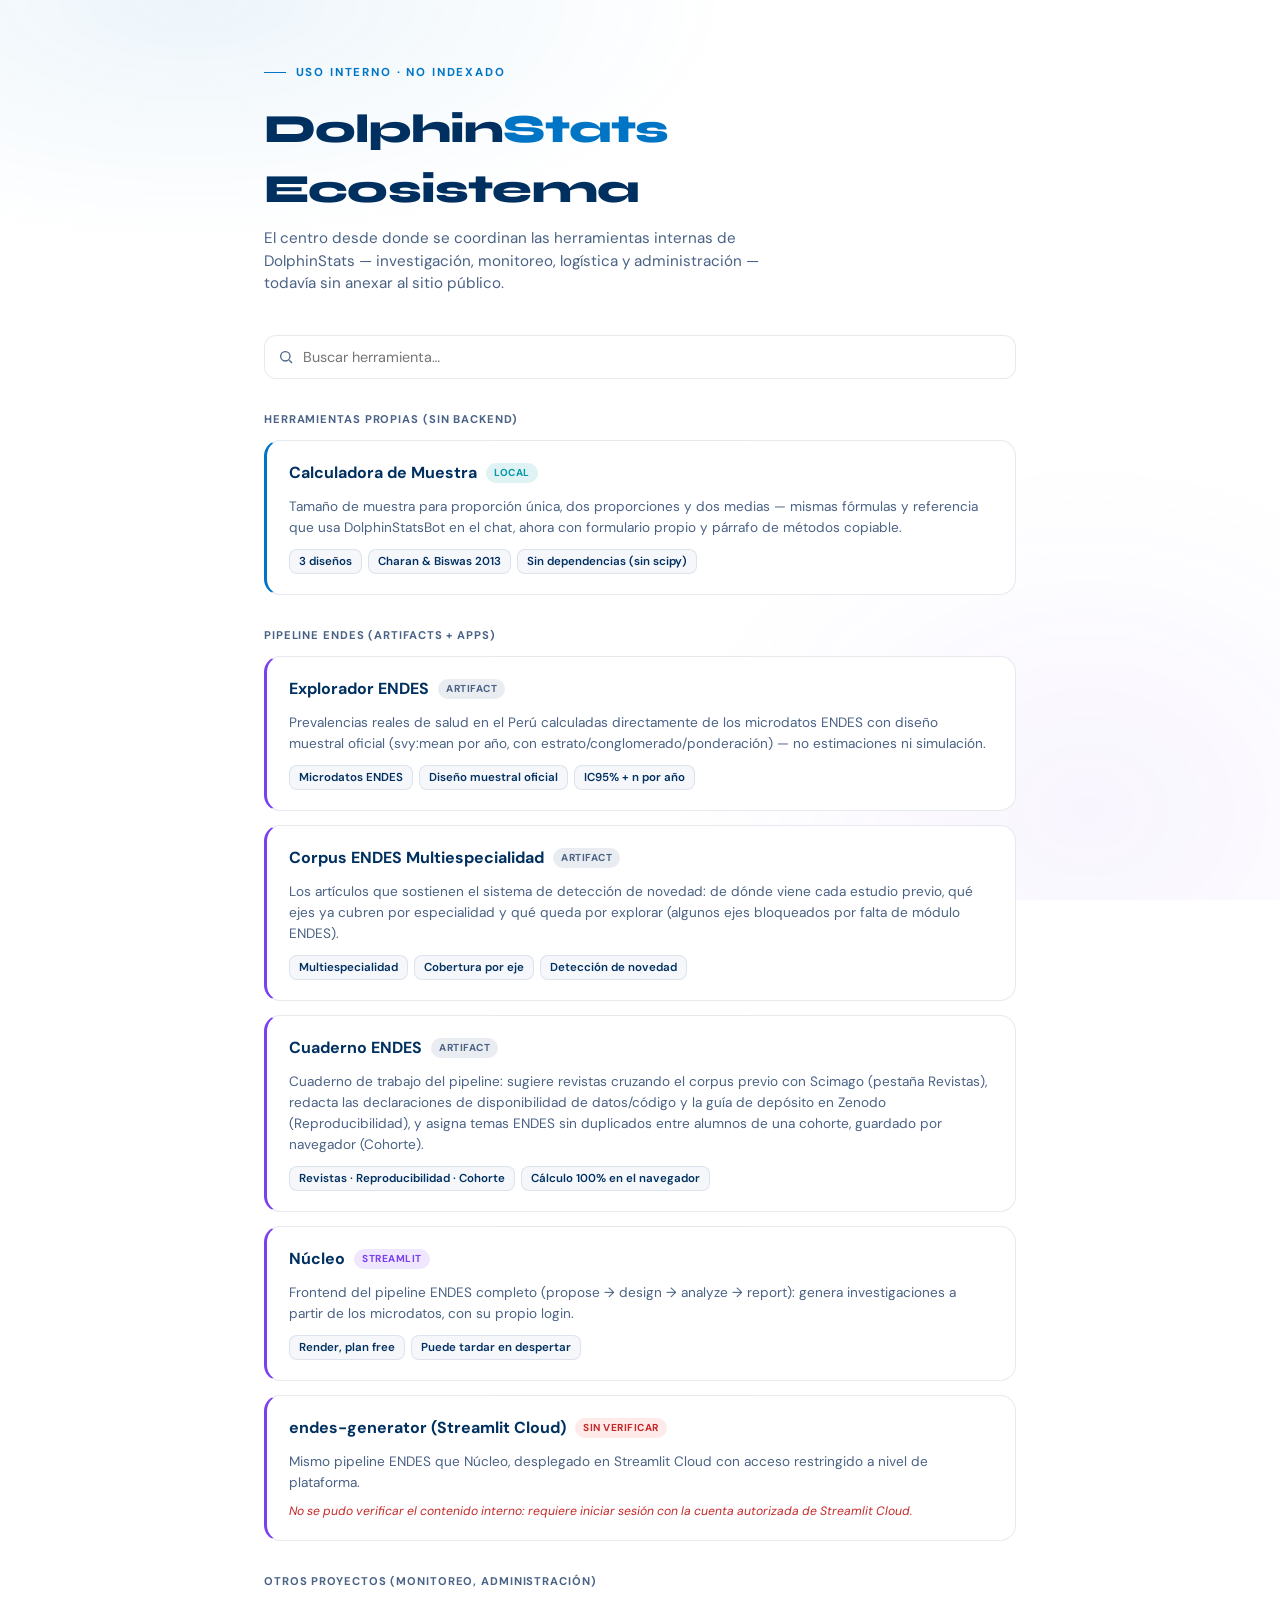
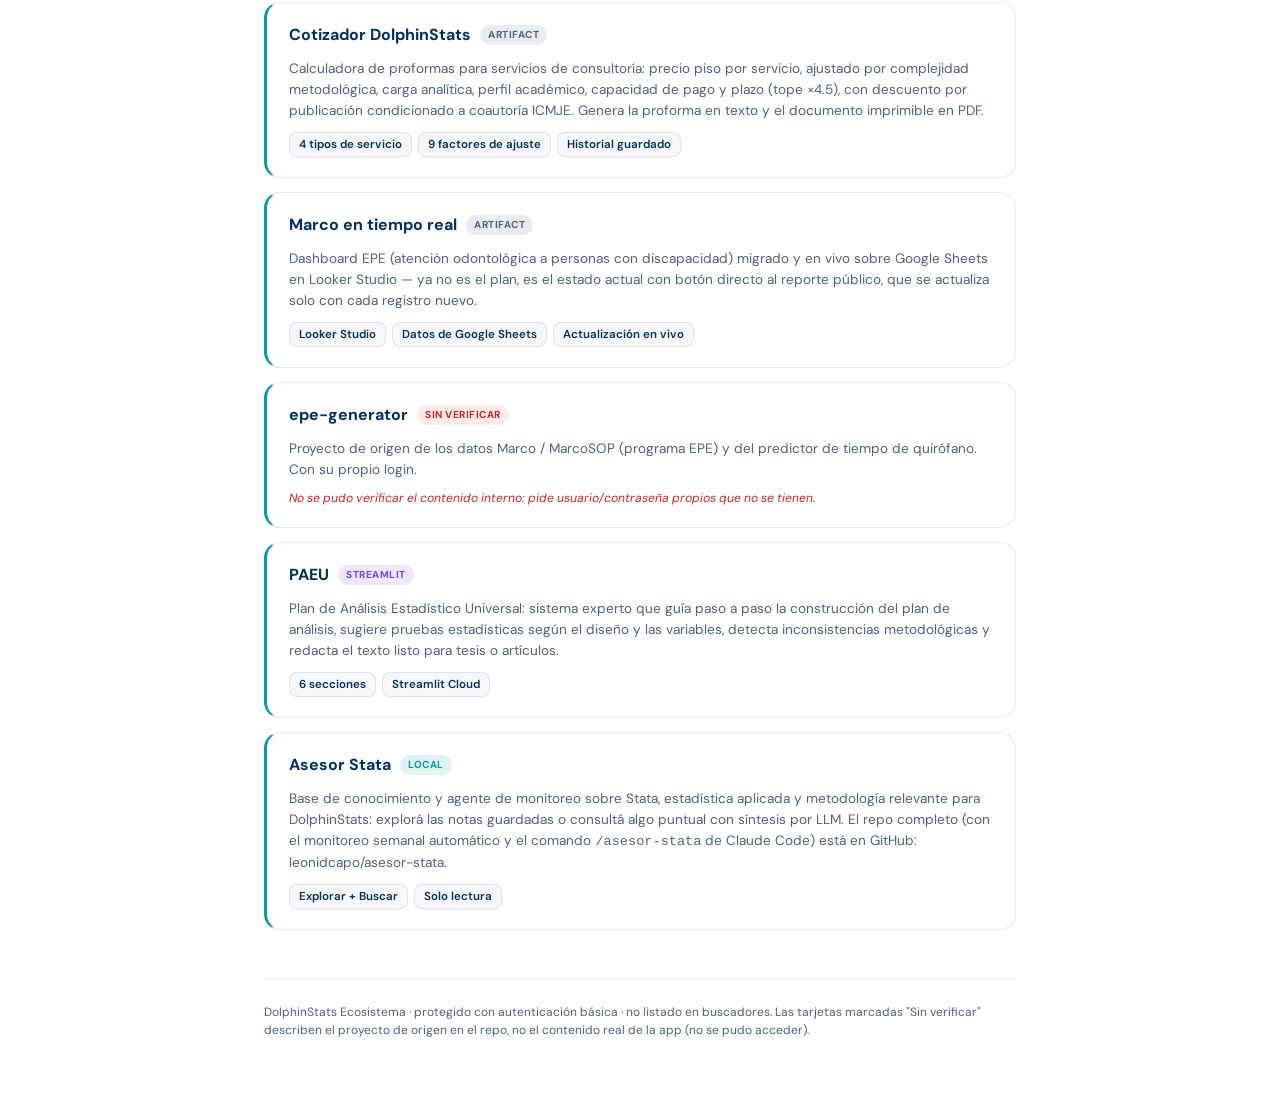
==== commit e33bc183: "Retira Journal Search de eco: ahora vive en dolphinstats-portal Co-Authored-By: Claude Sonnet 5.5 <n" ====
--- a/index.html
+++ b/index.html
@@ -110,19 +110,6 @@
 
   <p class="section-label">Herramientas propias (sin backend)</p>
   <div class="grid grid-propias">
-    <a class="card" href="journal-match.html">
-      <div class="card-top">
-        <div class="name">Journal Search <span class="tag local">Local</span></div>
-        <div class="arrow">→</div>
-      </div>
-      <div class="desc">Buscador de revistas científicas por título o palabras clave del manuscrito, con filtros de área, editorial, cuartil SJR y SJR mínimo, más clasificación de acceso (Diamond / Gold OA / Suscripción).</div>
-      <div class="stats">
-        <span class="stat">30,412 revistas</span>
-        <span class="stat">Scimago Journal Rank</span>
-        <span class="stat">TF-IDF client-side</span>
-      </div>
-    </a>
-
     <a class="card" href="calculadora-muestra.html">
       <div class="card-top">
         <div class="name">Calculadora de Muestra <span class="tag local">Local</span></div>
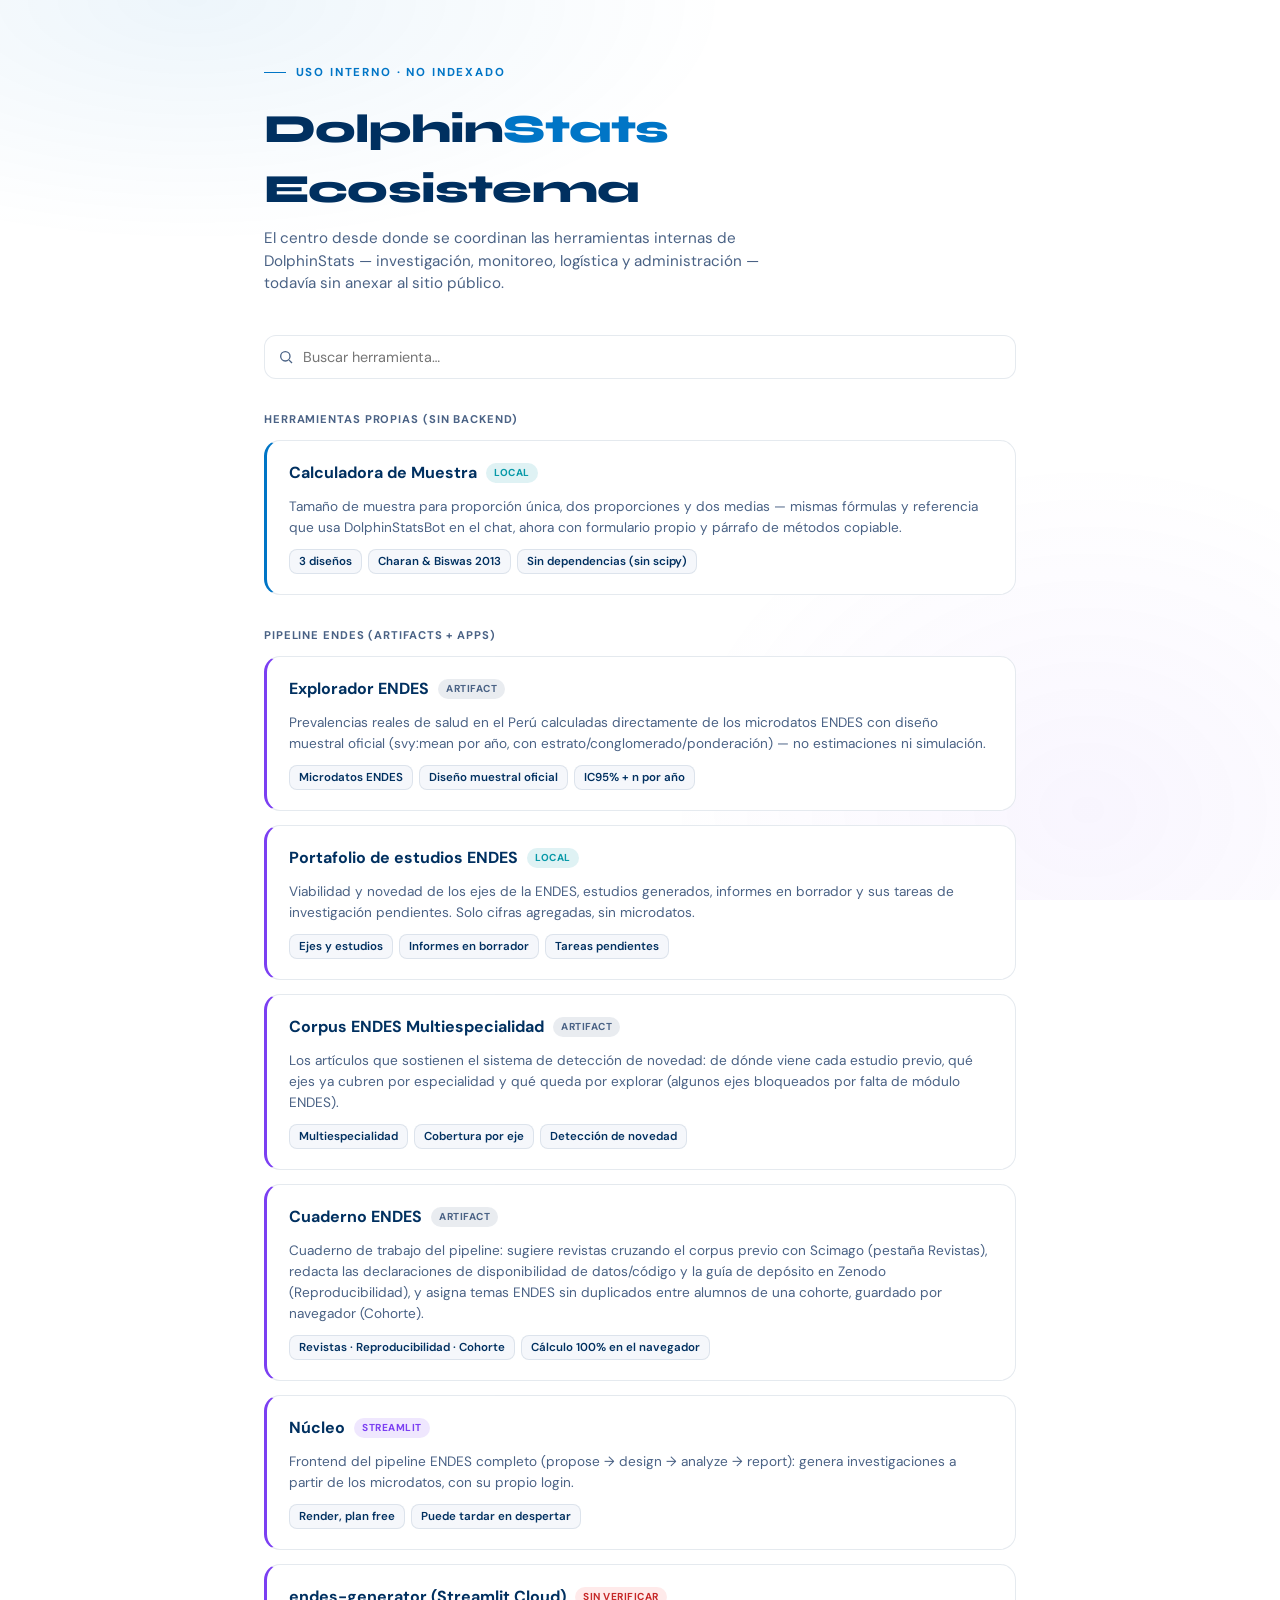
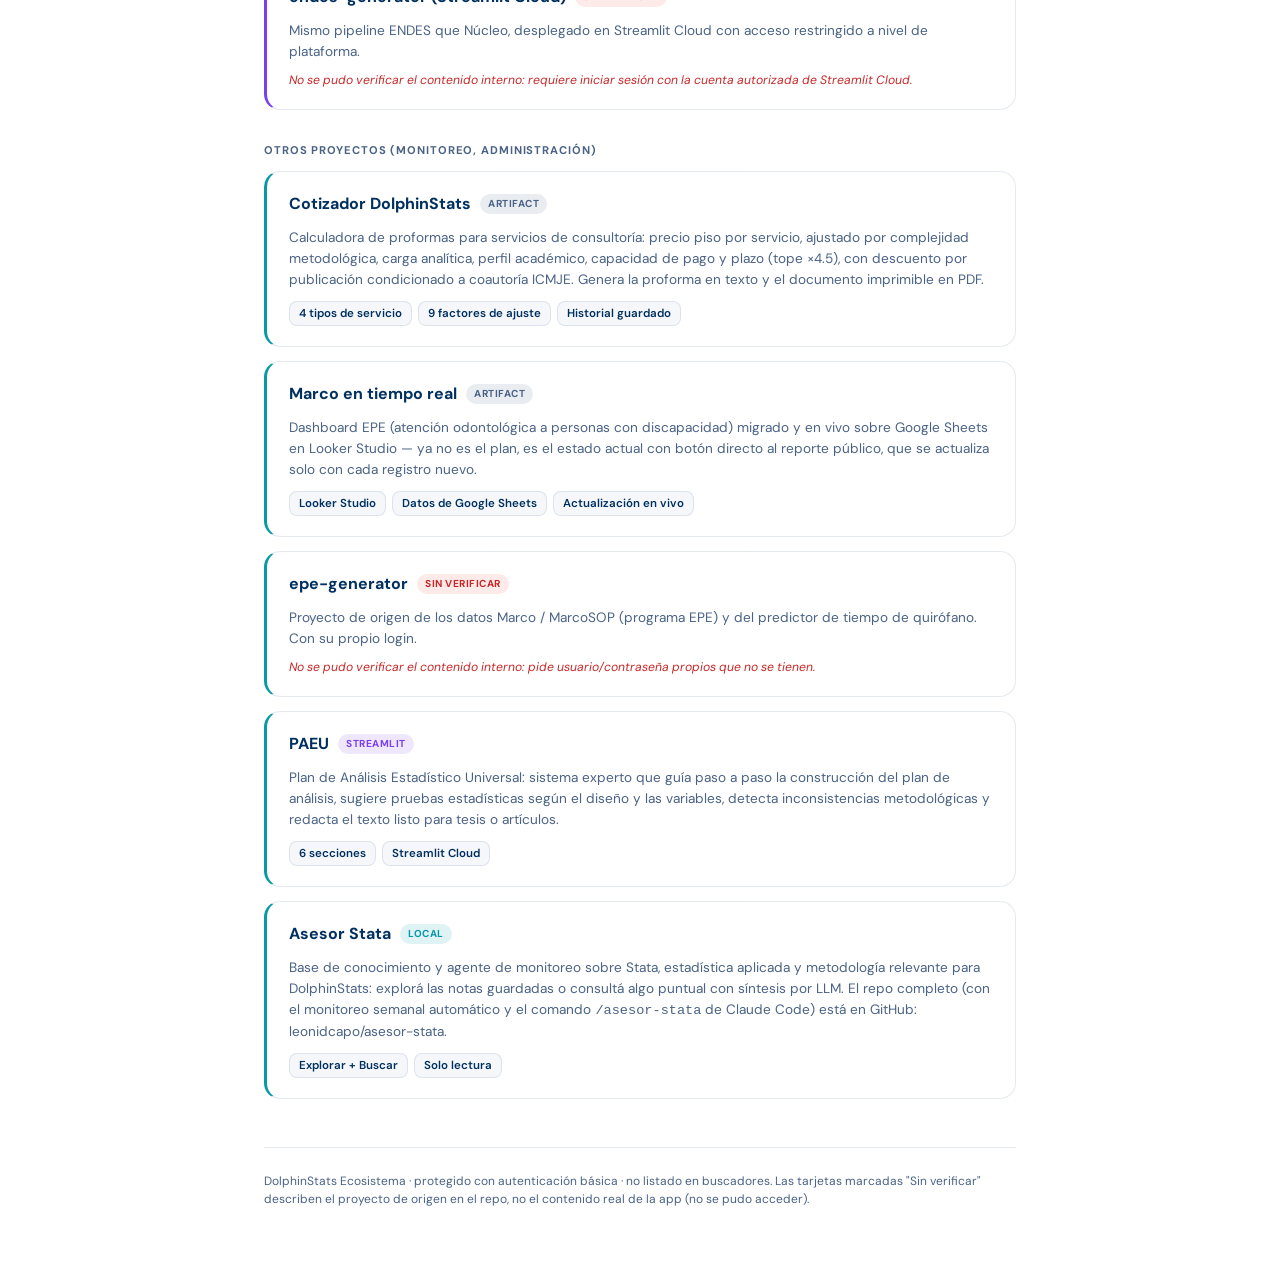
==== commit a3ca69f2: "Portafolio de estudios ENDES: se agrega a eco (tarjeta y pagina estatica) Co-Authored-By: Claude Son" ====
--- a/index.html
+++ b/index.html
@@ -136,6 +136,19 @@
         <span class="stat">Microdatos ENDES</span>
         <span class="stat">Diseño muestral oficial</span>
         <span class="stat">IC95% + n por año</span>
+      </div>
+    </a>
+
+    <a class="card" href="portafolio/">
+      <div class="card-top">
+        <div class="name">Portafolio de estudios ENDES <span class="tag local">Local</span></div>
+        <div class="arrow">→</div>
+      </div>
+      <div class="desc">Viabilidad y novedad de los ejes de la ENDES, estudios generados, informes en borrador y sus tareas de investigación pendientes. Solo cifras agregadas, sin microdatos.</div>
+      <div class="stats">
+        <span class="stat">Ejes y estudios</span>
+        <span class="stat">Informes en borrador</span>
+        <span class="stat">Tareas pendientes</span>
       </div>
     </a>
 
